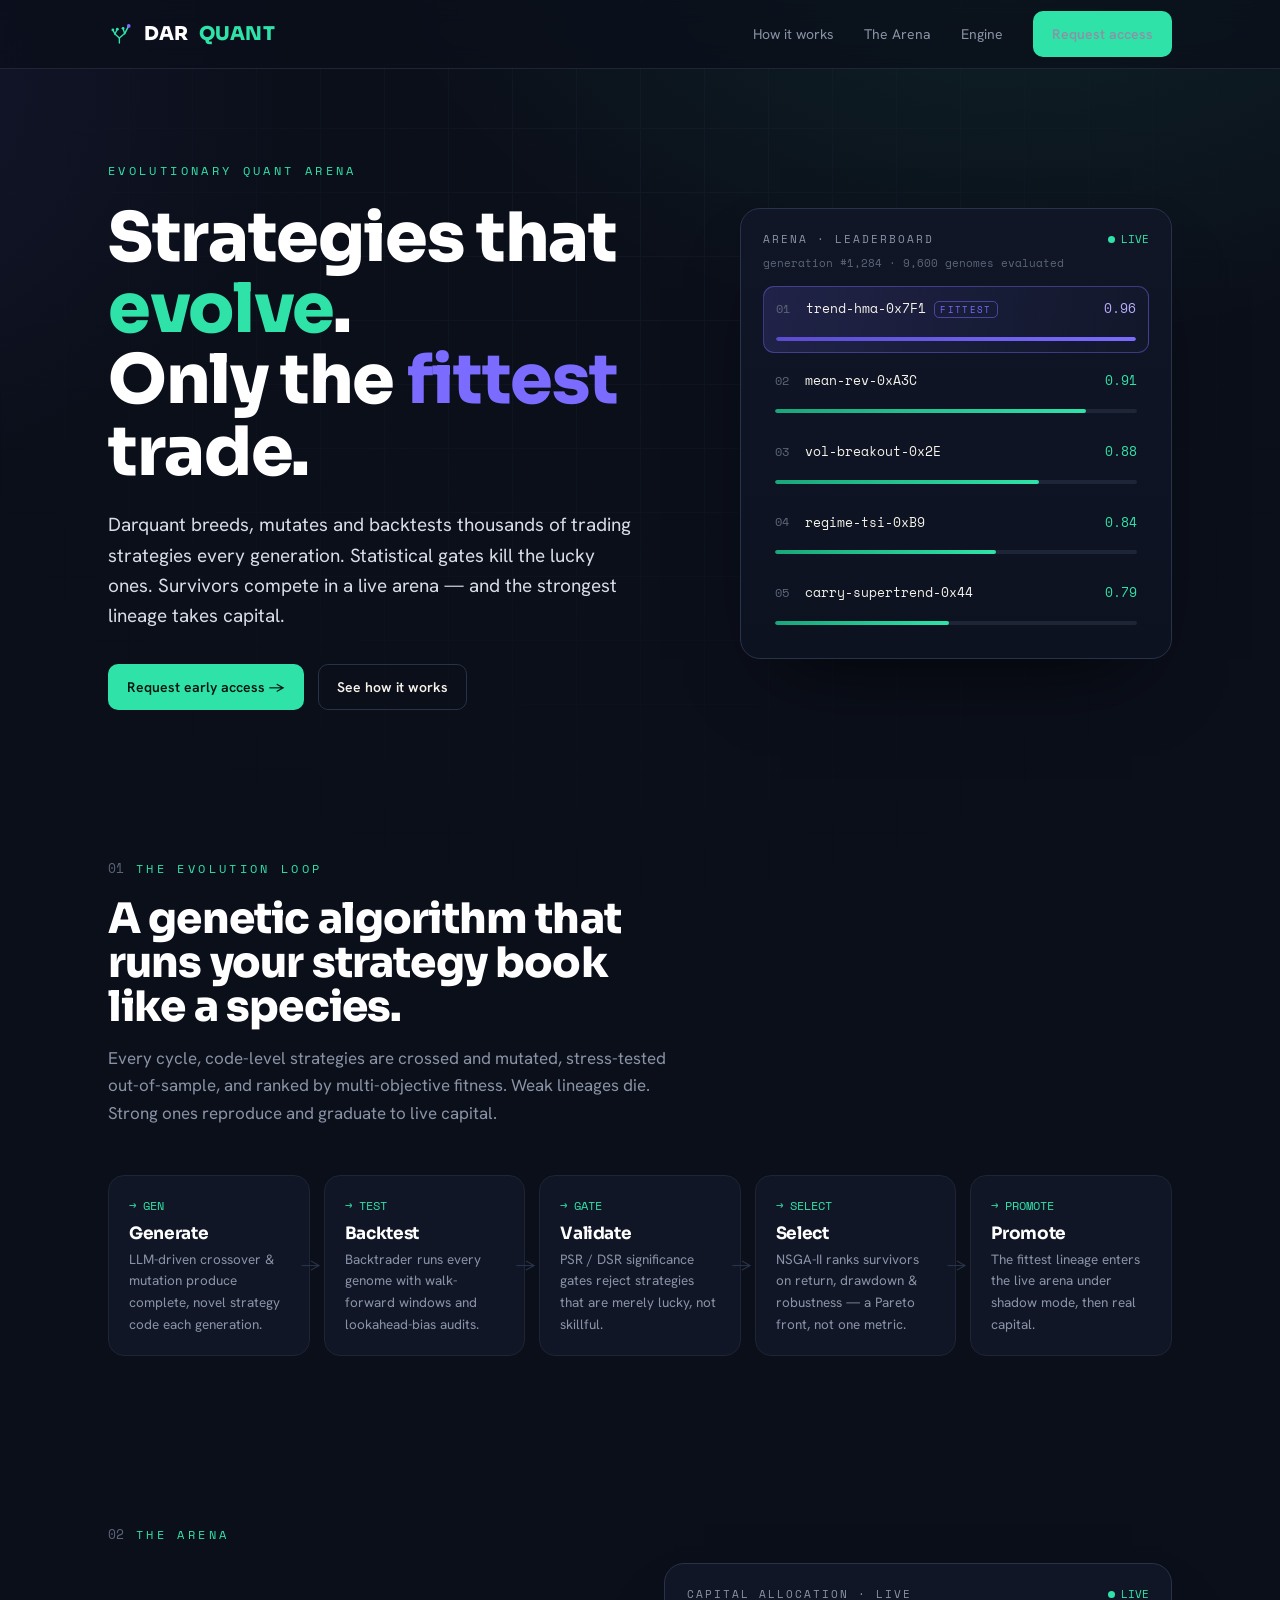
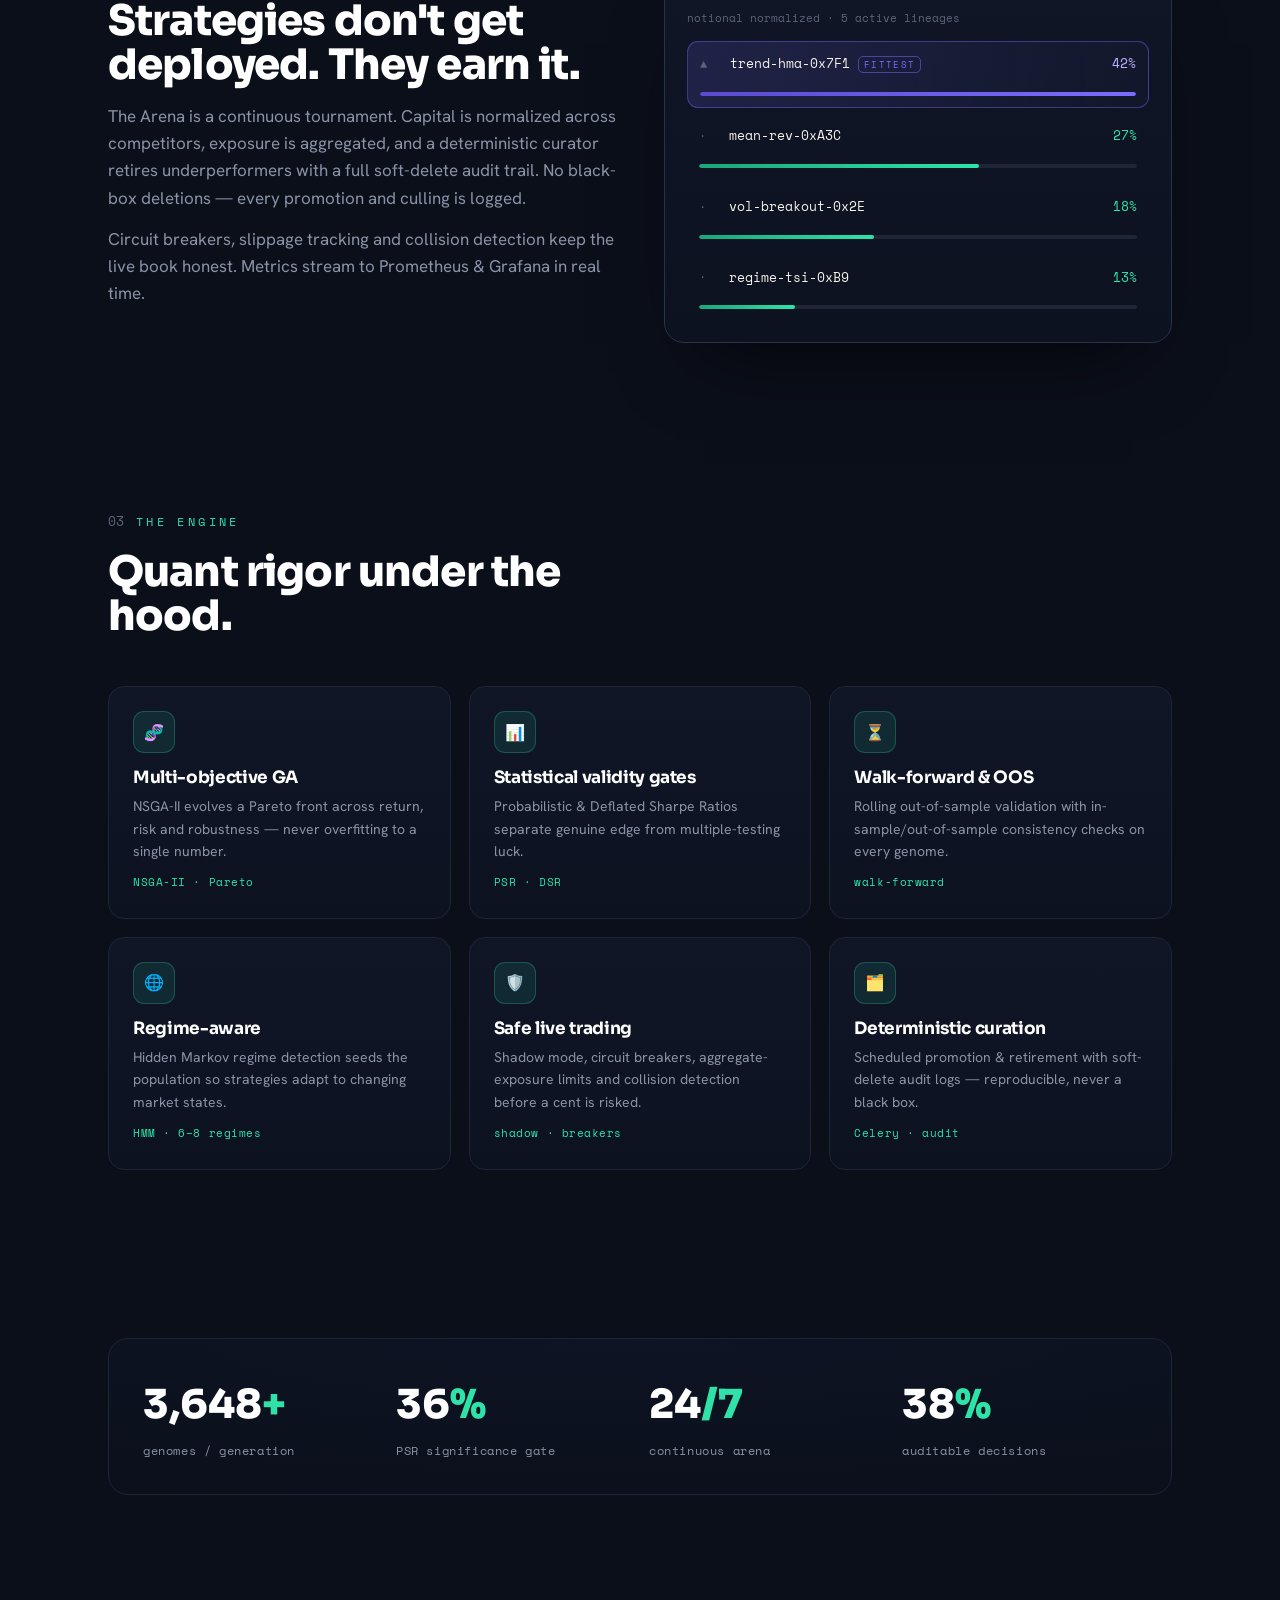
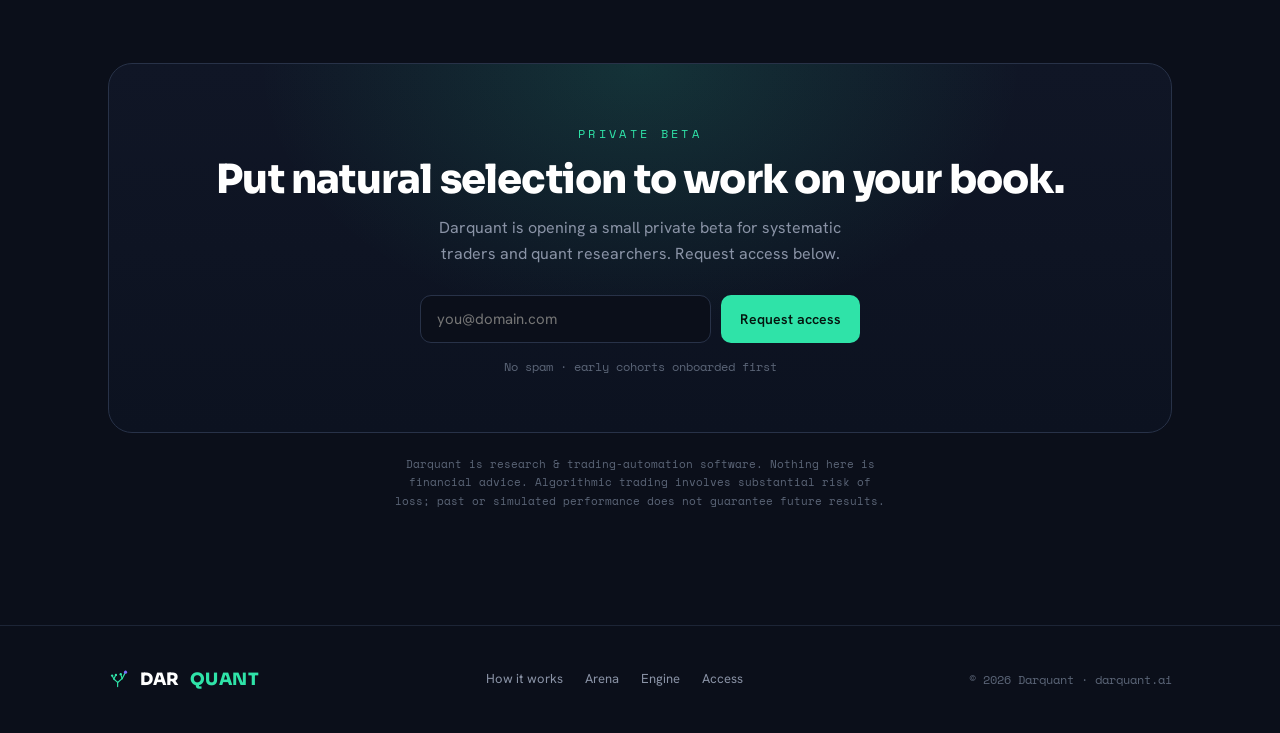
==== darquant-landing.html @ 52052d77 "Darquant landing page Co-Authored-By: Claude Opus 4.8 (1M context) <noreply@anthropic.com>" ====
<!DOCTYPE html>
<html lang="en">
<head>
<meta charset="utf-8">
<meta name="viewport" content="width=device-width, initial-scale=1">
<title>Darquant — Evolutionary Quant Arena</title>
<link rel="preconnect" href="https://fonts.googleapis.com">
<link rel="preconnect" href="https://fonts.gstatic.com" crossorigin>
<link href="https://fonts.googleapis.com/css2?family=Sora:wght@400;600;700;800&family=Hanken+Grotesk:wght@400;500;600;700&family=Space+Mono:wght@400;700&display=swap" rel="stylesheet">
<style>
  :root{
    --ink:#0B0F1A; --ink-2:#101626; --ink-3:#161e30; --line:#1d2536; --line-2:#283248;
    --mint:#2FE3A8; --mint-dim:#1aa67a; --teal:#10A87C; --violet:#7B6CFF; --violet-dim:#5a4bd1;
    --paper:#F5F2EA; --text:#d7dce6; --slate:#8A93A6; --slate-2:#5b6577;
  }
  *{box-sizing:border-box;margin:0;padding:0}
  html{scroll-behavior:smooth}
  body{
    background:var(--ink); color:var(--text);
    font-family:'Hanken Grotesk',sans-serif; line-height:1.6;
    -webkit-font-smoothing:antialiased; overflow-x:hidden;
    background-image:
      radial-gradient(70rem 50rem at 80% -15%, rgba(47,227,168,.10), transparent 60%),
      radial-gradient(55rem 45rem at -15% 10%, rgba(123,108,255,.09), transparent 55%);
    background-attachment:fixed;
  }
  body::before{ /* faint grid */
    content:"";position:fixed;inset:0;z-index:0;pointer-events:none;opacity:.4;
    background-image:linear-gradient(var(--line) 1px,transparent 1px),linear-gradient(90deg,var(--line) 1px,transparent 1px);
    background-size:64px 64px;
    -webkit-mask-image:radial-gradient(circle at 50% 20%,#000,transparent 75%);
    mask-image:radial-gradient(circle at 50% 20%,#000,transparent 75%);
  }
  .wrap{max-width:1120px;margin:0 auto;padding:0 28px;position:relative;z-index:1}
  a{color:inherit;text-decoration:none}
  h1,h2,h3{font-family:'Sora',sans-serif;letter-spacing:-.02em;line-height:1.05;color:#fff}
  .mono{font-family:'Space Mono',monospace}
  .eyebrow{font-family:'Space Mono',monospace;font-size:12px;letter-spacing:.28em;text-transform:uppercase;color:var(--mint)}

  /* NAV */
  nav{position:sticky;top:0;z-index:50;backdrop-filter:blur(12px);background:rgba(11,15,26,.7);border-bottom:1px solid var(--line)}
  nav .inner{display:flex;align-items:center;justify-content:space-between;height:68px;max-width:1120px;margin:0 auto;padding:0 28px}
  .brand{display:flex;align-items:center;gap:10px;font-family:'Sora',sans-serif;font-weight:800;letter-spacing:.5px;font-size:19px;color:#fff}
  .brand .q{color:var(--mint)}
  .navlinks{display:flex;gap:30px;align-items:center}
  .navlinks a{font-size:14px;color:var(--slate);transition:color .2s}
  .navlinks a:hover{color:var(--paper)}
  .btn{font-family:'Hanken Grotesk',sans-serif;font-weight:600;font-size:14px;border-radius:10px;padding:11px 18px;border:1px solid transparent;cursor:pointer;transition:transform .15s,box-shadow .2s,background .2s;display:inline-flex;align-items:center;gap:8px}
  .btn-primary{background:var(--mint);color:#04160f;box-shadow:0 0 0 0 rgba(47,227,168,.4)}
  .btn-primary:hover{transform:translateY(-1px);box-shadow:0 10px 30px -8px rgba(47,227,168,.5)}
  .btn-ghost{background:transparent;color:var(--paper);border-color:var(--line-2)}
  .btn-ghost:hover{border-color:var(--mint);color:var(--mint)}
  @media(max-width:760px){.navlinks a:not(.btn){display:none}}

  /* HERO */
  header{padding:88px 0 64px;position:relative}
  .hero-grid{display:grid;grid-template-columns:1.15fr .85fr;gap:48px;align-items:center}
  @media(max-width:900px){.hero-grid{grid-template-columns:1fr;gap:36px}}
  .hero h1{font-size:clamp(40px,6.4vw,68px);font-weight:800;margin:20px 0 0}
  .hero h1 .accent{color:var(--mint)}
  .hero h1 .fit{color:var(--violet)}
  .hero p.sub{font-size:19px;color:var(--text);max-width:48ch;margin-top:22px}
  .hero .cta{display:flex;gap:14px;margin-top:32px;flex-wrap:wrap}
  .reveal{opacity:0;transform:translateY(16px);animation:rise .8s cubic-bezier(.2,.7,.2,1) forwards}
  .d1{animation-delay:.05s}.d2{animation-delay:.16s}.d3{animation-delay:.28s}.d4{animation-delay:.4s}.d5{animation-delay:.52s}
  @keyframes rise{to{opacity:1;transform:none}}

  /* hero panel: live arena */
  .panel{background:linear-gradient(180deg,var(--ink-2),#0c1220);border:1px solid var(--line-2);border-radius:20px;padding:22px;box-shadow:0 40px 80px -40px rgba(0,0,0,.8)}
  .panel .ptop{display:flex;align-items:center;justify-content:space-between;margin-bottom:6px}
  .panel .ptop .ttl{font-family:'Space Mono',monospace;font-size:11px;letter-spacing:.18em;text-transform:uppercase;color:var(--slate)}
  .livepill{font-family:'Space Mono',monospace;font-size:11px;color:var(--mint);display:inline-flex;align-items:center;gap:6px}
  .dot{width:7px;height:7px;border-radius:50%;background:var(--mint);box-shadow:0 0 0 0 rgba(47,227,168,.7);animation:pulse 1.8s infinite}
  @keyframes pulse{0%{box-shadow:0 0 0 0 rgba(47,227,168,.6)}70%{box-shadow:0 0 0 8px rgba(47,227,168,0)}100%{box-shadow:0 0 0 0 rgba(47,227,168,0)}}
  .gen{font-family:'Space Mono',monospace;font-size:11px;color:var(--slate-2);margin-bottom:14px}
  .row{display:grid;grid-template-columns:18px 1fr auto;gap:12px;align-items:center;padding:11px 12px;border-radius:11px;transition:background .3s}
  .row + .row{margin-top:6px}
  .row .rk{font-family:'Space Mono',monospace;font-size:12px;color:var(--slate-2)}
  .row .nm{font-family:'Space Mono',monospace;font-size:13px;color:var(--paper);white-space:nowrap;overflow:hidden;text-overflow:ellipsis}
  .row .sc{font-family:'Space Mono',monospace;font-size:13px;color:var(--mint)}
  .row.best{background:linear-gradient(90deg,rgba(123,108,255,.16),rgba(123,108,255,.03));border:1px solid rgba(123,108,255,.4)}
  .row.best .sc{color:#b9aeff}
  .row.best .nm::after{content:"FITTEST";font-size:9px;letter-spacing:.15em;color:var(--violet);border:1px solid rgba(123,108,255,.5);border-radius:5px;padding:1px 5px;margin-left:8px}
  .bar{height:4px;background:var(--line);border-radius:3px;margin-top:6px;overflow:hidden;grid-column:1/-1}
  .bar i{display:block;height:100%;background:linear-gradient(90deg,var(--mint-dim),var(--mint));border-radius:3px;width:0;transition:width 1.1s cubic-bezier(.2,.7,.2,1)}
  .row.best .bar i{background:linear-gradient(90deg,var(--violet-dim),var(--violet))}

  /* generic section */
  section{padding:84px 0;position:relative}
  .sec-eyebrow{display:flex;align-items:center;gap:12px;margin-bottom:18px}
  .sec-eyebrow .n{font-family:'Space Mono',monospace;color:var(--slate-2);font-size:13px}
  h2.big{font-size:clamp(28px,4vw,42px);font-weight:800;max-width:18ch}
  .sec-lead{color:var(--slate);max-width:58ch;margin-top:16px;font-size:17px}

  /* loop steps */
  .loop{display:grid;grid-template-columns:repeat(5,1fr);gap:14px;margin-top:48px}
  @media(max-width:900px){.loop{grid-template-columns:1fr 1fr}}
  @media(max-width:520px){.loop{grid-template-columns:1fr}}
  .step{background:var(--ink-2);border:1px solid var(--line);border-radius:16px;padding:20px;position:relative;transition:transform .2s,border-color .2s}
  .step:hover{transform:translateY(-3px);border-color:var(--mint)}
  .step .si{font-family:'Space Mono',monospace;font-size:12px;color:var(--mint);margin-bottom:10px}
  .step h3{font-size:17px;margin-bottom:6px;color:#fff}
  .step p{font-size:13.5px;color:var(--slate)}
  .step .arrow{position:absolute;right:-12px;top:50%;transform:translateY(-50%);color:var(--line-2);font-size:18px;z-index:2}
  @media(max-width:900px){.step .arrow{display:none}}

  /* features */
  .feat{display:grid;grid-template-columns:repeat(3,1fr);gap:18px;margin-top:48px}
  @media(max-width:900px){.feat{grid-template-columns:1fr 1fr}}
  @media(max-width:560px){.feat{grid-template-columns:1fr}}
  .fcard{background:linear-gradient(180deg,var(--ink-2),#0c1220);border:1px solid var(--line);border-radius:16px;padding:24px;transition:transform .2s,border-color .2s}
  .fcard:hover{transform:translateY(-3px);border-color:var(--line-2)}
  .ficon{width:42px;height:42px;border-radius:11px;background:rgba(47,227,168,.1);border:1px solid rgba(47,227,168,.25);display:flex;align-items:center;justify-content:center;margin-bottom:16px}
  .fcard h3{font-size:17px;color:#fff;margin-bottom:8px}
  .fcard p{font-size:14px;color:var(--slate)}
  .fcard .tag{display:inline-block;font-family:'Space Mono',monospace;font-size:11px;color:var(--mint);margin-top:12px;letter-spacing:.05em}

  /* metrics */
  .metrics{display:grid;grid-template-columns:repeat(4,1fr);gap:18px;border:1px solid var(--line);border-radius:20px;padding:34px;background:radial-gradient(120% 120% at 50% 0%,#0e1424,var(--ink))}
  @media(max-width:760px){.metrics{grid-template-columns:1fr 1fr;gap:28px}}
  .metric .v{font-family:'Sora',sans-serif;font-weight:800;font-size:clamp(30px,4vw,40px);color:#fff}
  .metric .v .u{color:var(--mint)}
  .metric .l{font-family:'Space Mono',monospace;font-size:12px;color:var(--slate);letter-spacing:.05em;margin-top:4px}

  /* CTA */
  .cta-band{border:1px solid var(--line-2);border-radius:24px;padding:56px 40px;text-align:center;background:
     radial-gradient(60% 120% at 50% 0%,rgba(47,227,168,.14),transparent 60%),linear-gradient(180deg,var(--ink-2),#0c1220);position:relative;overflow:hidden}
  .cta-band h2{font-size:clamp(28px,4vw,40px);font-weight:800}
  .cta-band p{color:var(--slate);max-width:46ch;margin:14px auto 0;font-size:16px}
  .waitlist{display:flex;gap:10px;max-width:440px;margin:28px auto 0}
  .waitlist input{flex:1;background:var(--ink);border:1px solid var(--line-2);border-radius:11px;padding:13px 16px;color:var(--paper);font-family:'Hanken Grotesk',sans-serif;font-size:15px;outline:none;transition:border-color .2s}
  .waitlist input:focus{border-color:var(--mint)}
  .wl-note{font-family:'Space Mono',monospace;font-size:12px;color:var(--slate-2);margin-top:14px}
  @media(max-width:520px){.waitlist{flex-direction:column}}

  /* footer */
  footer{border-top:1px solid var(--line);padding:40px 0;margin-top:30px}
  footer .inner{display:flex;justify-content:space-between;align-items:center;flex-wrap:wrap;gap:16px}
  footer .mono{font-size:12px;color:var(--slate-2)}
  footer .fl{display:flex;gap:22px}
  footer .fl a{font-size:13px;color:var(--slate);transition:color .2s}
  footer .fl a:hover{color:var(--mint)}

  .disclaimer{font-family:'Space Mono',monospace;font-size:11px;color:var(--slate-2);text-align:center;max-width:70ch;margin:22px auto 0;line-height:1.7}

  /* hero tree draw animation */
  .tree-stroke{stroke-dasharray:60;stroke-dashoffset:60;animation:draw 1.6s ease forwards .3s}
  .tree-node{opacity:0;animation:pop .4s ease forwards}
  @keyframes draw{to{stroke-dashoffset:0}}
  @keyframes pop{to{opacity:1}}
</style>
</head>
<body>

<nav>
  <div class="inner">
    <a class="brand" href="#top">
      <svg width="26" height="26" viewBox="0 0 64 64" xmlns="http://www.w3.org/2000/svg">
        <g stroke="#2FE3A8" stroke-width="3.4" stroke-linecap="round" stroke-linejoin="round" fill="none"><path d="M28 54 L28 42"/><path d="M28 42 L17 32"/><path d="M28 42 L41 31"/><path d="M17 32 L12 22"/><path d="M17 32 L23 20"/><path d="M41 31 L37 18"/><path d="M41 31 L51 12" stroke-width="3.8"/></g>
        <g fill="#2FE3A8"><circle cx="12" cy="22" r="3.4"/><circle cx="23" cy="20" r="3.4"/><circle cx="37" cy="18" r="3.4"/></g>
        <circle cx="51" cy="12" r="4.6" fill="#7B6CFF"/>
      </svg>
      DAR<span class="q">QUANT</span>
    </a>
    <div class="navlinks">
      <a href="#how">How it works</a>
      <a href="#arena">The Arena</a>
      <a href="#features">Engine</a>
      <a href="#access" class="btn btn-primary">Request access</a>
    </div>
  </div>
</nav>

<a id="top"></a>
<header>
  <div class="wrap hero-grid">
    <div class="hero">
      <span class="eyebrow reveal d1">Evolutionary Quant Arena</span>
      <h1 class="reveal d2">Strategies that <span class="accent">evolve</span>.<br>Only the <span class="fit">fittest</span> trade.</h1>
      <p class="sub reveal d3">Darquant breeds, mutates and backtests thousands of trading strategies every generation. Statistical gates kill the lucky ones. Survivors compete in a live arena — and the strongest lineage takes capital.</p>
      <div class="cta reveal d4">
        <a href="#access" class="btn btn-primary">Request early access →</a>
        <a href="#how" class="btn btn-ghost">See how it works</a>
      </div>
    </div>

    <div class="panel reveal d5" aria-label="Live arena snapshot">
      <div class="ptop">
        <span class="ttl">Arena · Leaderboard</span>
        <span class="livepill"><span class="dot"></span>LIVE</span>
      </div>
      <div class="gen" id="genline">generation #1,284 · 9,600 genomes evaluated</div>

      <div class="row best" data-w="100">
        <span class="rk">01</span><span class="nm">trend-hma-0x7F1</span><span class="sc">0.96</span>
        <span class="bar"><i></i></span>
      </div>
      <div class="row" data-w="86">
        <span class="rk">02</span><span class="nm">mean-rev-0xA3C</span><span class="sc">0.91</span>
        <span class="bar"><i></i></span>
      </div>
      <div class="row" data-w="73">
        <span class="rk">03</span><span class="nm">vol-breakout-0x2E</span><span class="sc">0.88</span>
        <span class="bar"><i></i></span>
      </div>
      <div class="row" data-w="61">
        <span class="rk">04</span><span class="nm">regime-tsi-0xB9</span><span class="sc">0.84</span>
        <span class="bar"><i></i></span>
      </div>
      <div class="row" data-w="48">
        <span class="rk">05</span><span class="nm">carry-supertrend-0x44</span><span class="sc">0.79</span>
        <span class="bar"><i></i></span>
      </div>
    </div>
  </div>
</header>

<!-- HOW IT WORKS -->
<section id="how">
  <div class="wrap">
    <div class="sec-eyebrow"><span class="n">01</span><span class="eyebrow">The evolution loop</span></div>
    <h2 class="big">A genetic algorithm that runs your strategy book like a species.</h2>
    <p class="sec-lead">Every cycle, code-level strategies are crossed and mutated, stress-tested out-of-sample, and ranked by multi-objective fitness. Weak lineages die. Strong ones reproduce and graduate to live capital.</p>

    <div class="loop">
      <div class="step"><div class="si">→ GEN</div><h3>Generate</h3><p>LLM-driven crossover &amp; mutation produce complete, novel strategy code each generation.</p><span class="arrow">→</span></div>
      <div class="step"><div class="si">→ TEST</div><h3>Backtest</h3><p>Backtrader runs every genome with walk-forward windows and lookahead-bias audits.</p><span class="arrow">→</span></div>
      <div class="step"><div class="si">→ GATE</div><h3>Validate</h3><p>PSR / DSR significance gates reject strategies that are merely lucky, not skillful.</p><span class="arrow">→</span></div>
      <div class="step"><div class="si">→ SELECT</div><h3>Select</h3><p>NSGA-II ranks survivors on return, drawdown &amp; robustness — a Pareto front, not one metric.</p><span class="arrow">→</span></div>
      <div class="step"><div class="si">→ PROMOTE</div><h3>Promote</h3><p>The fittest lineage enters the live arena under shadow mode, then real capital.</p></div>
    </div>
  </div>
</section>

<!-- ARENA -->
<section id="arena">
  <div class="wrap">
    <div class="sec-eyebrow"><span class="n">02</span><span class="eyebrow">The Arena</span></div>
    <div style="display:grid;grid-template-columns:1fr 1fr;gap:48px;align-items:center" class="arena-grid">
      <div>
        <h2 class="big">Strategies don't get deployed. They earn it.</h2>
        <p class="sec-lead">The Arena is a continuous tournament. Capital is normalized across competitors, exposure is aggregated, and a deterministic curator retires underperformers with a full soft-delete audit trail. No black-box deletions — every promotion and culling is logged.</p>
        <p class="sec-lead" style="margin-top:14px">Circuit breakers, slippage tracking and collision detection keep the live book honest. Metrics stream to Prometheus &amp; Grafana in real time.</p>
      </div>
      <div class="panel" style="margin:0">
        <div class="ptop"><span class="ttl">Capital allocation · live</span><span class="livepill"><span class="dot"></span>LIVE</span></div>
        <div class="gen">notional normalized · 5 active lineages</div>
        <div class="row best" data-w="100"><span class="rk">▲</span><span class="nm">trend-hma-0x7F1</span><span class="sc">42%</span><span class="bar"><i></i></span></div>
        <div class="row" data-w="64"><span class="rk">·</span><span class="nm">mean-rev-0xA3C</span><span class="sc">27%</span><span class="bar"><i></i></span></div>
        <div class="row" data-w="40"><span class="rk">·</span><span class="nm">vol-breakout-0x2E</span><span class="sc">18%</span><span class="bar"><i></i></span></div>
        <div class="row" data-w="22"><span class="rk">·</span><span class="nm">regime-tsi-0xB9</span><span class="sc">13%</span><span class="bar"><i></i></span></div>
      </div>
    </div>
  </div>
</section>

<!-- FEATURES -->
<section id="features">
  <div class="wrap">
    <div class="sec-eyebrow"><span class="n">03</span><span class="eyebrow">The engine</span></div>
    <h2 class="big">Quant rigor under the hood.</h2>
    <div class="feat">
      <div class="fcard"><div class="ficon">🧬</div><h3>Multi-objective GA</h3><p>NSGA-II evolves a Pareto front across return, risk and robustness — never overfitting to a single number.</p><span class="tag">NSGA-II · Pareto</span></div>
      <div class="fcard"><div class="ficon">📊</div><h3>Statistical validity gates</h3><p>Probabilistic &amp; Deflated Sharpe Ratios separate genuine edge from multiple-testing luck.</p><span class="tag">PSR · DSR</span></div>
      <div class="fcard"><div class="ficon">⏳</div><h3>Walk-forward &amp; OOS</h3><p>Rolling out-of-sample validation with in-sample/out-of-sample consistency checks on every genome.</p><span class="tag">walk-forward</span></div>
      <div class="fcard"><div class="ficon">🌐</div><h3>Regime-aware</h3><p>Hidden Markov regime detection seeds the population so strategies adapt to changing market states.</p><span class="tag">HMM · 6–8 regimes</span></div>
      <div class="fcard"><div class="ficon">🛡️</div><h3>Safe live trading</h3><p>Shadow mode, circuit breakers, aggregate-exposure limits and collision detection before a cent is risked.</p><span class="tag">shadow · breakers</span></div>
      <div class="fcard"><div class="ficon">🗂️</div><h3>Deterministic curation</h3><p>Scheduled promotion &amp; retirement with soft-delete audit logs — reproducible, never a black box.</p><span class="tag">Celery · audit</span></div>
    </div>
  </div>
</section>

<!-- METRICS -->
<section>
  <div class="wrap">
    <div class="metrics">
      <div class="metric"><div class="v"><span class="count" data-to="9600">0</span><span class="u">+</span></div><div class="l">genomes / generation</div></div>
      <div class="metric"><div class="v"><span class="count" data-to="95">0</span><span class="u">%</span></div><div class="l">PSR significance gate</div></div>
      <div class="metric"><div class="v">24<span class="u">/7</span></div><div class="l">continuous arena</div></div>
      <div class="metric"><div class="v"><span class="count" data-to="100">0</span><span class="u">%</span></div><div class="l">auditable decisions</div></div>
    </div>
  </div>
</section>

<!-- CTA -->
<section id="access">
  <div class="wrap">
    <div class="cta-band">
      <span class="eyebrow">Private beta</span>
      <h2 style="margin-top:14px">Put natural selection to work on your book.</h2>
      <p>Darquant is opening a small private beta for systematic traders and quant researchers. Request access below.</p>
      <div class="waitlist">
        <input id="email" type="email" placeholder="you@domain.com" aria-label="email">
        <button class="btn btn-primary" id="join">Request access</button>
      </div>
      <div class="wl-note" id="wlnote">No spam · early cohorts onboarded first</div>
    </div>
    <p class="disclaimer">Darquant is research &amp; trading-automation software. Nothing here is financial advice. Algorithmic trading involves substantial risk of loss; past or simulated performance does not guarantee future results.</p>
  </div>
</section>

<footer>
  <div class="wrap inner">
    <a class="brand" href="#top" style="font-size:17px">
      <svg width="22" height="22" viewBox="0 0 64 64" xmlns="http://www.w3.org/2000/svg">
        <g stroke="#2FE3A8" stroke-width="3.4" stroke-linecap="round" stroke-linejoin="round" fill="none"><path d="M28 54 L28 42"/><path d="M28 42 L17 32"/><path d="M28 42 L41 31"/><path d="M17 32 L12 22"/><path d="M17 32 L23 20"/><path d="M41 31 L37 18"/><path d="M41 31 L51 12"/></g>
        <g fill="#2FE3A8"><circle cx="12" cy="22" r="3.4"/><circle cx="23" cy="20" r="3.4"/><circle cx="37" cy="18" r="3.4"/></g>
        <circle cx="51" cy="12" r="4.6" fill="#7B6CFF"/>
      </svg>
      DAR<span class="q">QUANT</span>
    </a>
    <div class="fl">
      <a href="#how">How it works</a>
      <a href="#arena">Arena</a>
      <a href="#features">Engine</a>
      <a href="#access">Access</a>
    </div>
    <span class="mono">© 2026 Darquant · darquant.ai</span>
  </div>
</footer>

<script>
  // Animate leaderboard bars when visible
  const bars = document.querySelectorAll('.row');
  const io = new IntersectionObserver((entries)=>{
    entries.forEach(e=>{
      if(e.isIntersecting){
        const w = e.target.getAttribute('data-w');
        const i = e.target.querySelector('.bar i');
        if(i) i.style.width = w + '%';
      }
    });
  },{threshold:.3});
  bars.forEach(b=>io.observe(b));

  // Count-up metrics
  const counters = document.querySelectorAll('.count');
  const cio = new IntersectionObserver((entries)=>{
    entries.forEach(e=>{
      if(e.isIntersecting && !e.target.dataset.done){
        e.target.dataset.done = 1;
        const to = +e.target.dataset.to; let cur=0;
        const dur=1100, t0=performance.now();
        const tick=(t)=>{const p=Math.min(1,(t-t0)/dur);
          e.target.textContent = Math.floor(p*to).toLocaleString();
          if(p<1) requestAnimationFrame(tick); else e.target.textContent = to.toLocaleString();};
        requestAnimationFrame(tick);
      }
    });
  },{threshold:.5});
  counters.forEach(c=>cio.observe(c));

  // Live generation ticker
  let gen = 1284, genomes = 9600;
  const gl = document.getElementById('genline');
  setInterval(()=>{ gen++; genomes += Math.floor(Math.random()*60)+20;
    if(gl) gl.textContent = `generation #${gen.toLocaleString()} · ${genomes.toLocaleString()} genomes evaluated`;
  }, 3200);

  // Waitlist (front-end only)
  const join = document.getElementById('join');
  join.addEventListener('click', ()=>{
    const v = document.getElementById('email').value.trim();
    const note = document.getElementById('wlnote');
    const ok = /^[^@\s]+@[^@\s]+\.[^@\s]+$/.test(v);
    note.textContent = ok ? "✓ You're on the list — we'll be in touch." : "Please enter a valid email address.";
    note.style.color = ok ? 'var(--mint)' : '#ff8e8e';
    if(ok) document.getElementById('email').value='';
  });
</script>
</body>
</html>
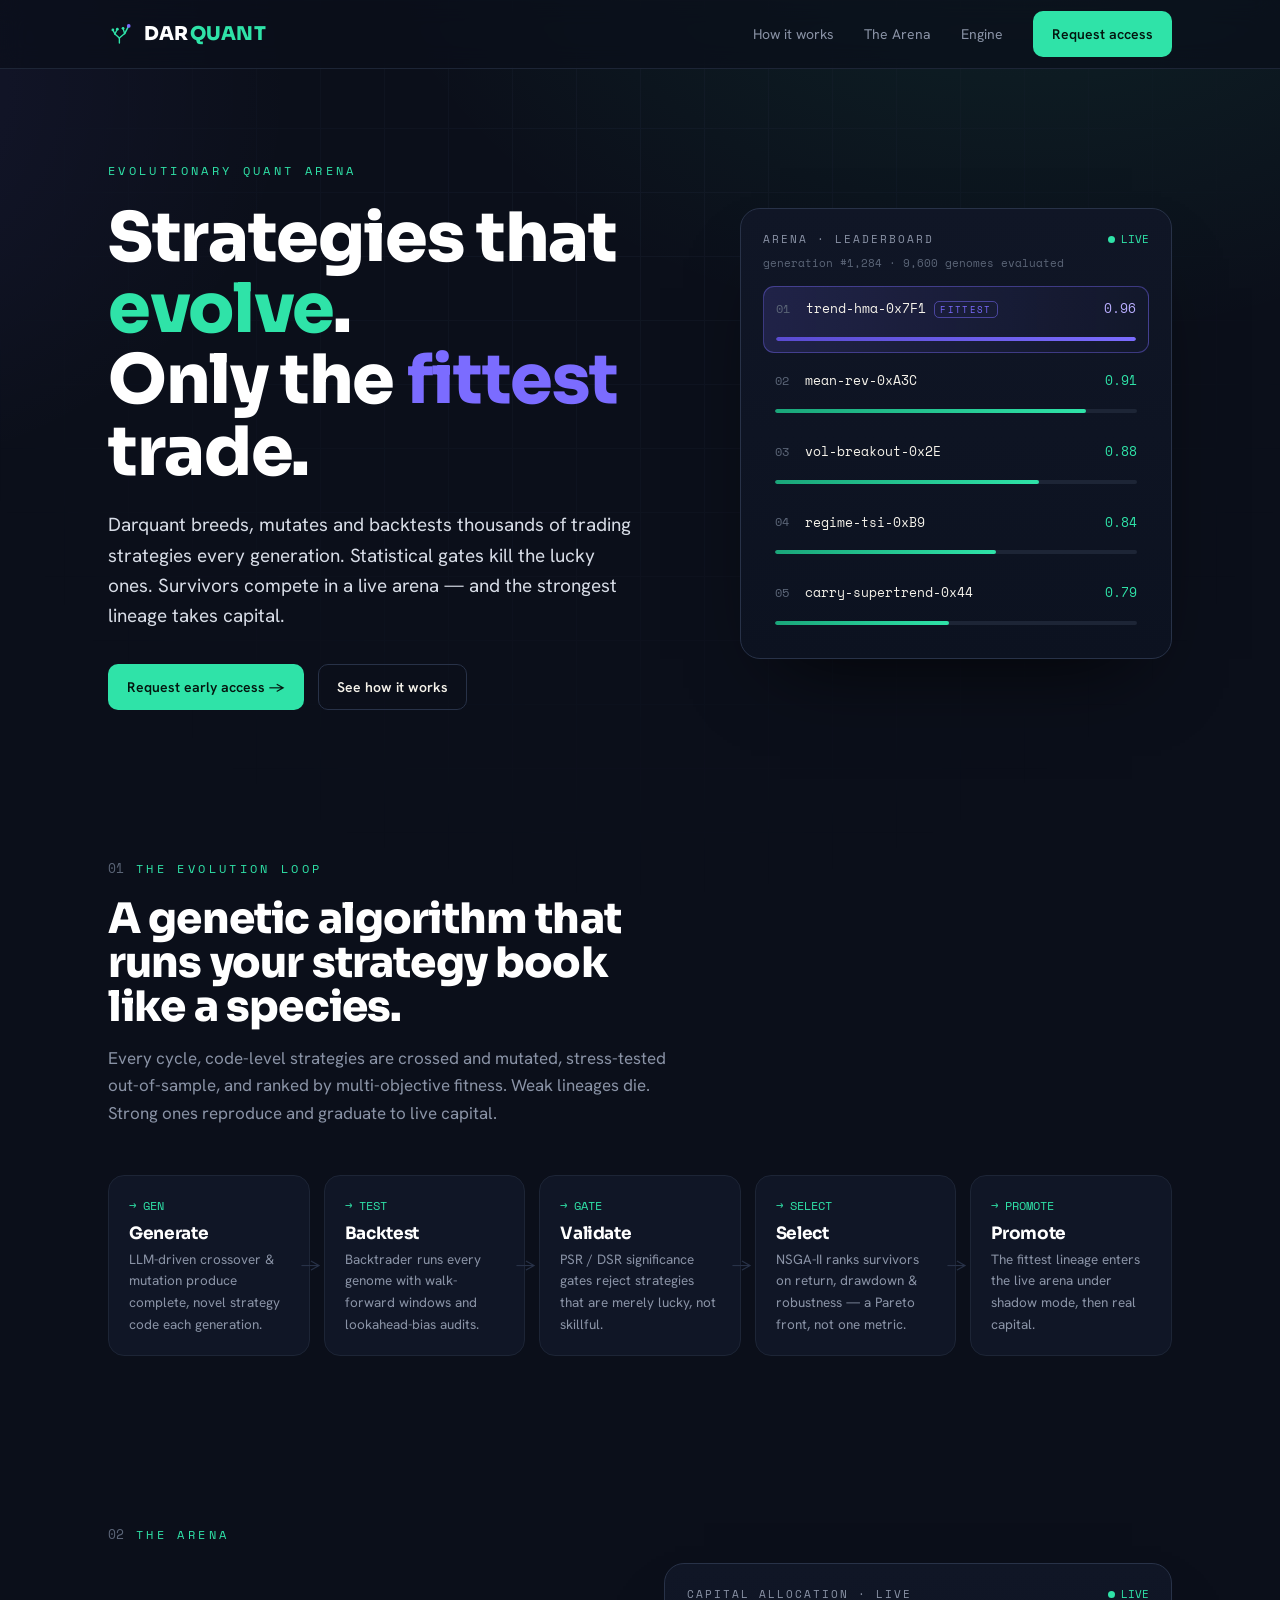
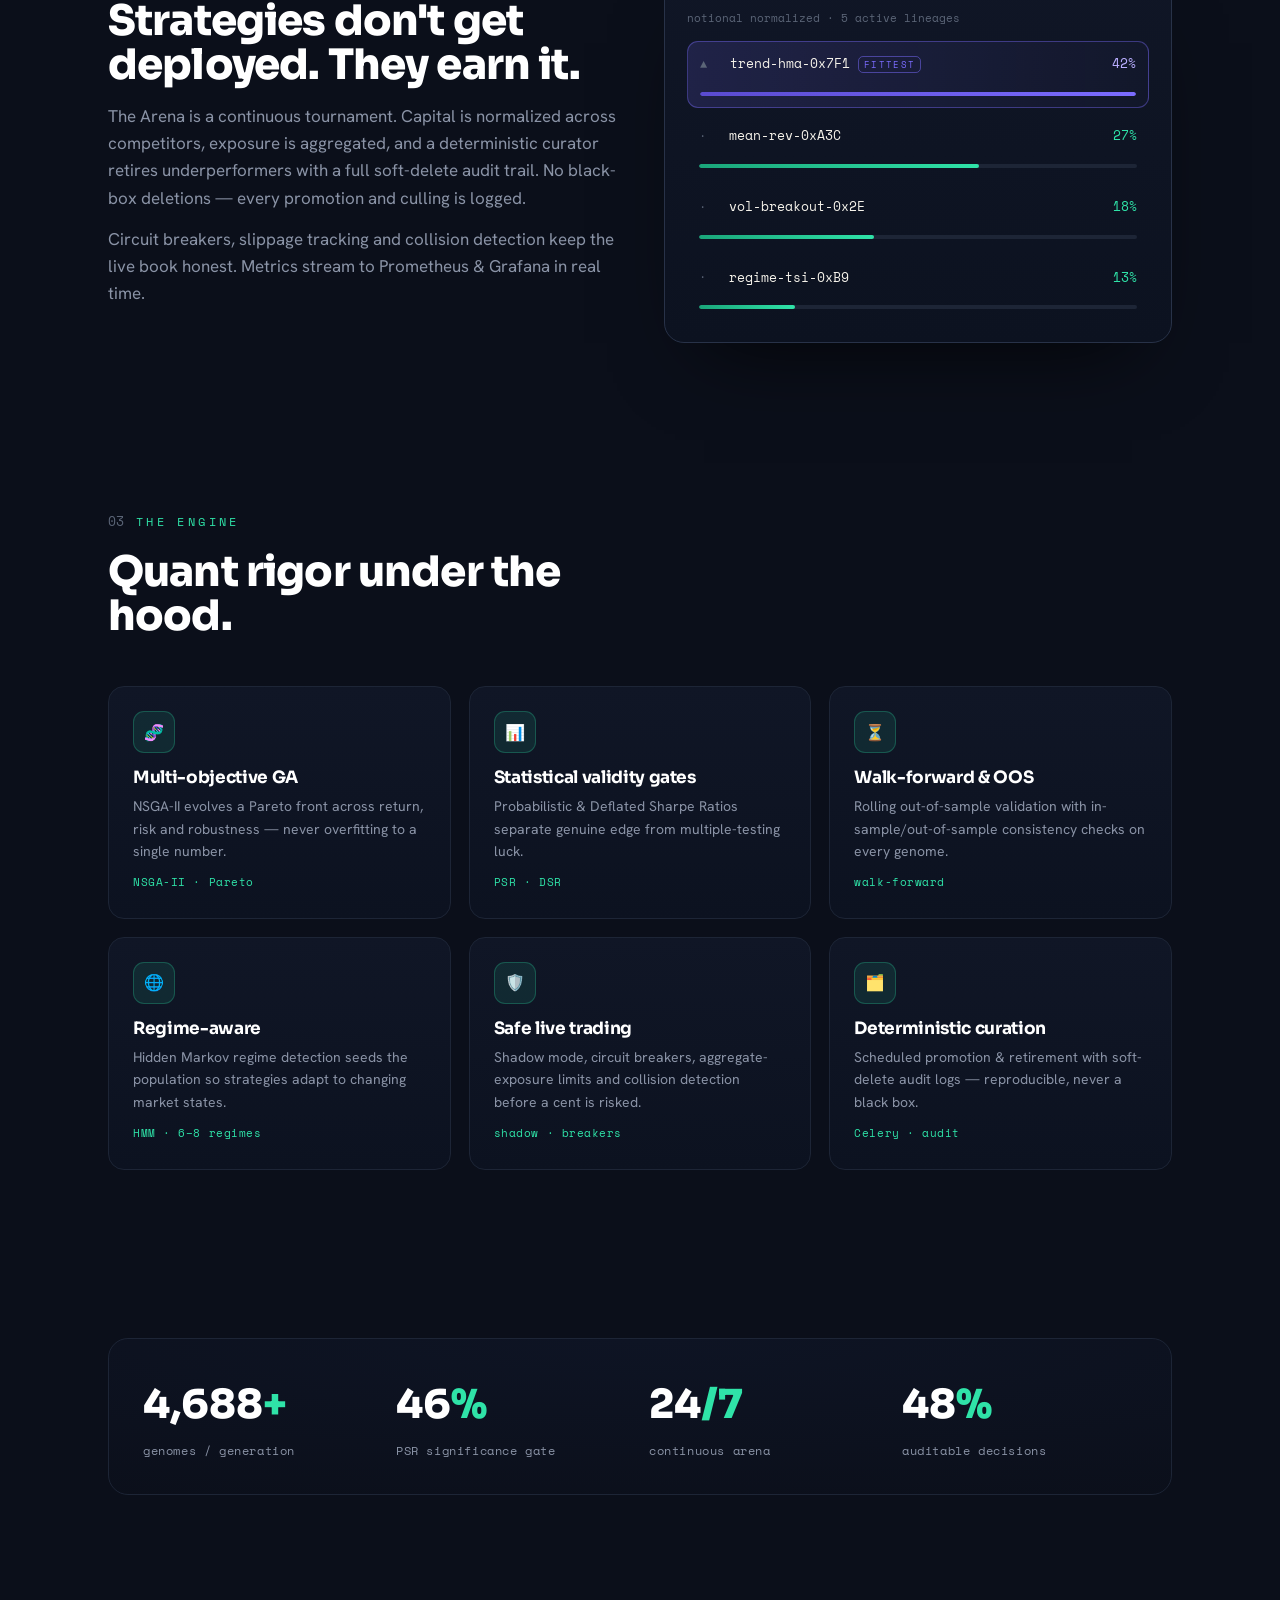
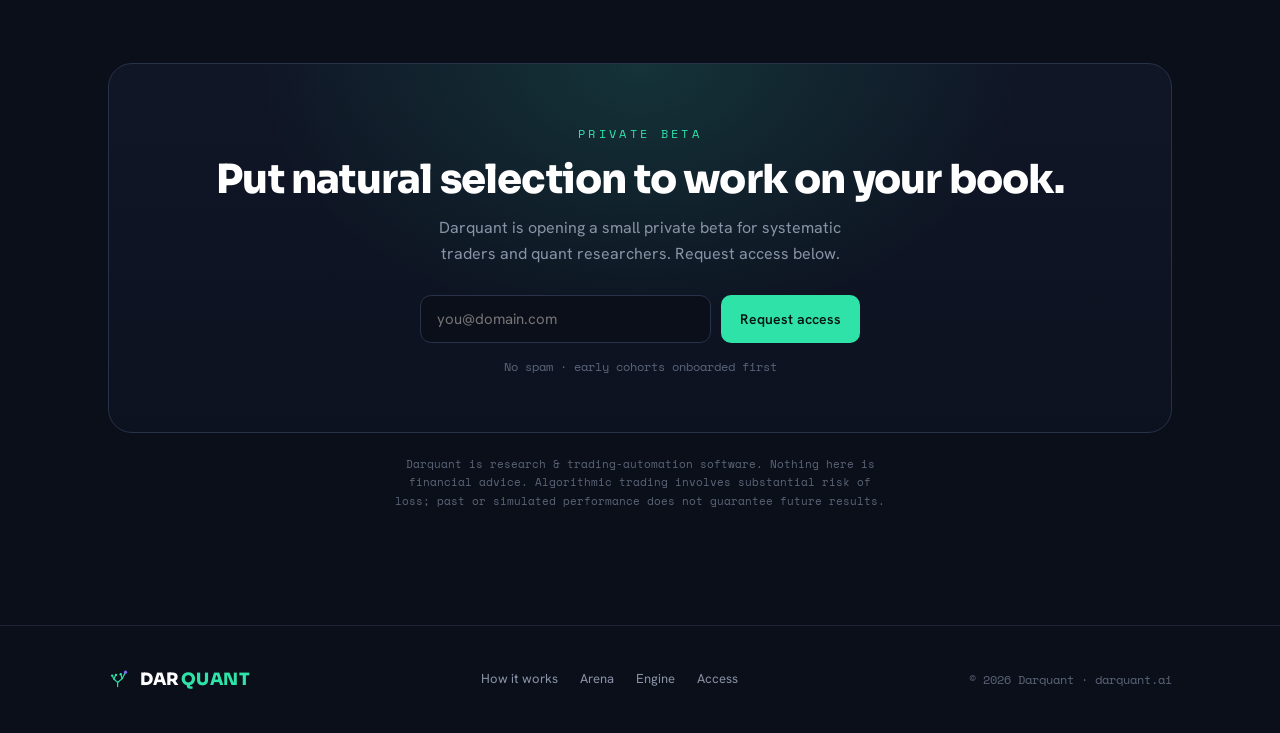
==== commit f064af2a: "Add Google Analytics, fix logo spacing and Request access button Wire gtag.js (G-02M2QHFD5T) into th" ====
--- a/darquant-landing.html
+++ b/darquant-landing.html
@@ -2,6 +2,15 @@
 <html lang="en">
 <head>
 <meta charset="utf-8">
+<!-- Google tag (gtag.js) -->
+<script async src="https://www.googletagmanager.com/gtag/js?id=G-02M2QHFD5T"></script>
+<script>
+  window.dataLayer = window.dataLayer || [];
+  function gtag(){dataLayer.push(arguments);}
+  gtag('js', new Date());
+
+  gtag('config', 'G-02M2QHFD5T');
+</script>
 <meta name="viewport" content="width=device-width, initial-scale=1">
 <title>Darquant — Evolutionary Quant Arena</title>
 <link rel="preconnect" href="https://fonts.googleapis.com">
@@ -41,10 +50,10 @@
   nav{position:sticky;top:0;z-index:50;backdrop-filter:blur(12px);background:rgba(11,15,26,.7);border-bottom:1px solid var(--line)}
   nav .inner{display:flex;align-items:center;justify-content:space-between;height:68px;max-width:1120px;margin:0 auto;padding:0 28px}
   .brand{display:flex;align-items:center;gap:10px;font-family:'Sora',sans-serif;font-weight:800;letter-spacing:.5px;font-size:19px;color:#fff}
-  .brand .q{color:var(--mint)}
+  .brand .q{color:var(--mint);margin-left:1px}
   .navlinks{display:flex;gap:30px;align-items:center}
-  .navlinks a{font-size:14px;color:var(--slate);transition:color .2s}
-  .navlinks a:hover{color:var(--paper)}
+  .navlinks a:not(.btn){font-size:14px;color:var(--slate);transition:color .2s}
+  .navlinks a:not(.btn):hover{color:var(--paper)}
   .btn{font-family:'Hanken Grotesk',sans-serif;font-weight:600;font-size:14px;border-radius:10px;padding:11px 18px;border:1px solid transparent;cursor:pointer;transition:transform .15s,box-shadow .2s,background .2s;display:inline-flex;align-items:center;gap:8px}
   .btn-primary{background:var(--mint);color:#04160f;box-shadow:0 0 0 0 rgba(47,227,168,.4)}
   .btn-primary:hover{transform:translateY(-1px);box-shadow:0 10px 30px -8px rgba(47,227,168,.5)}
@@ -160,7 +169,7 @@
         <g fill="#2FE3A8"><circle cx="12" cy="22" r="3.4"/><circle cx="23" cy="20" r="3.4"/><circle cx="37" cy="18" r="3.4"/></g>
         <circle cx="51" cy="12" r="4.6" fill="#7B6CFF"/>
       </svg>
-      DAR<span class="q">QUANT</span>
+      <span class="wm">DAR<span class="q">QUANT</span></span>
     </a>
     <div class="navlinks">
       <a href="#how">How it works</a>
@@ -307,7 +316,7 @@
         <g fill="#2FE3A8"><circle cx="12" cy="22" r="3.4"/><circle cx="23" cy="20" r="3.4"/><circle cx="37" cy="18" r="3.4"/></g>
         <circle cx="51" cy="12" r="4.6" fill="#7B6CFF"/>
       </svg>
-      DAR<span class="q">QUANT</span>
+      <span class="wm">DAR<span class="q">QUANT</span></span>
     </a>
     <div class="fl">
       <a href="#how">How it works</a>
